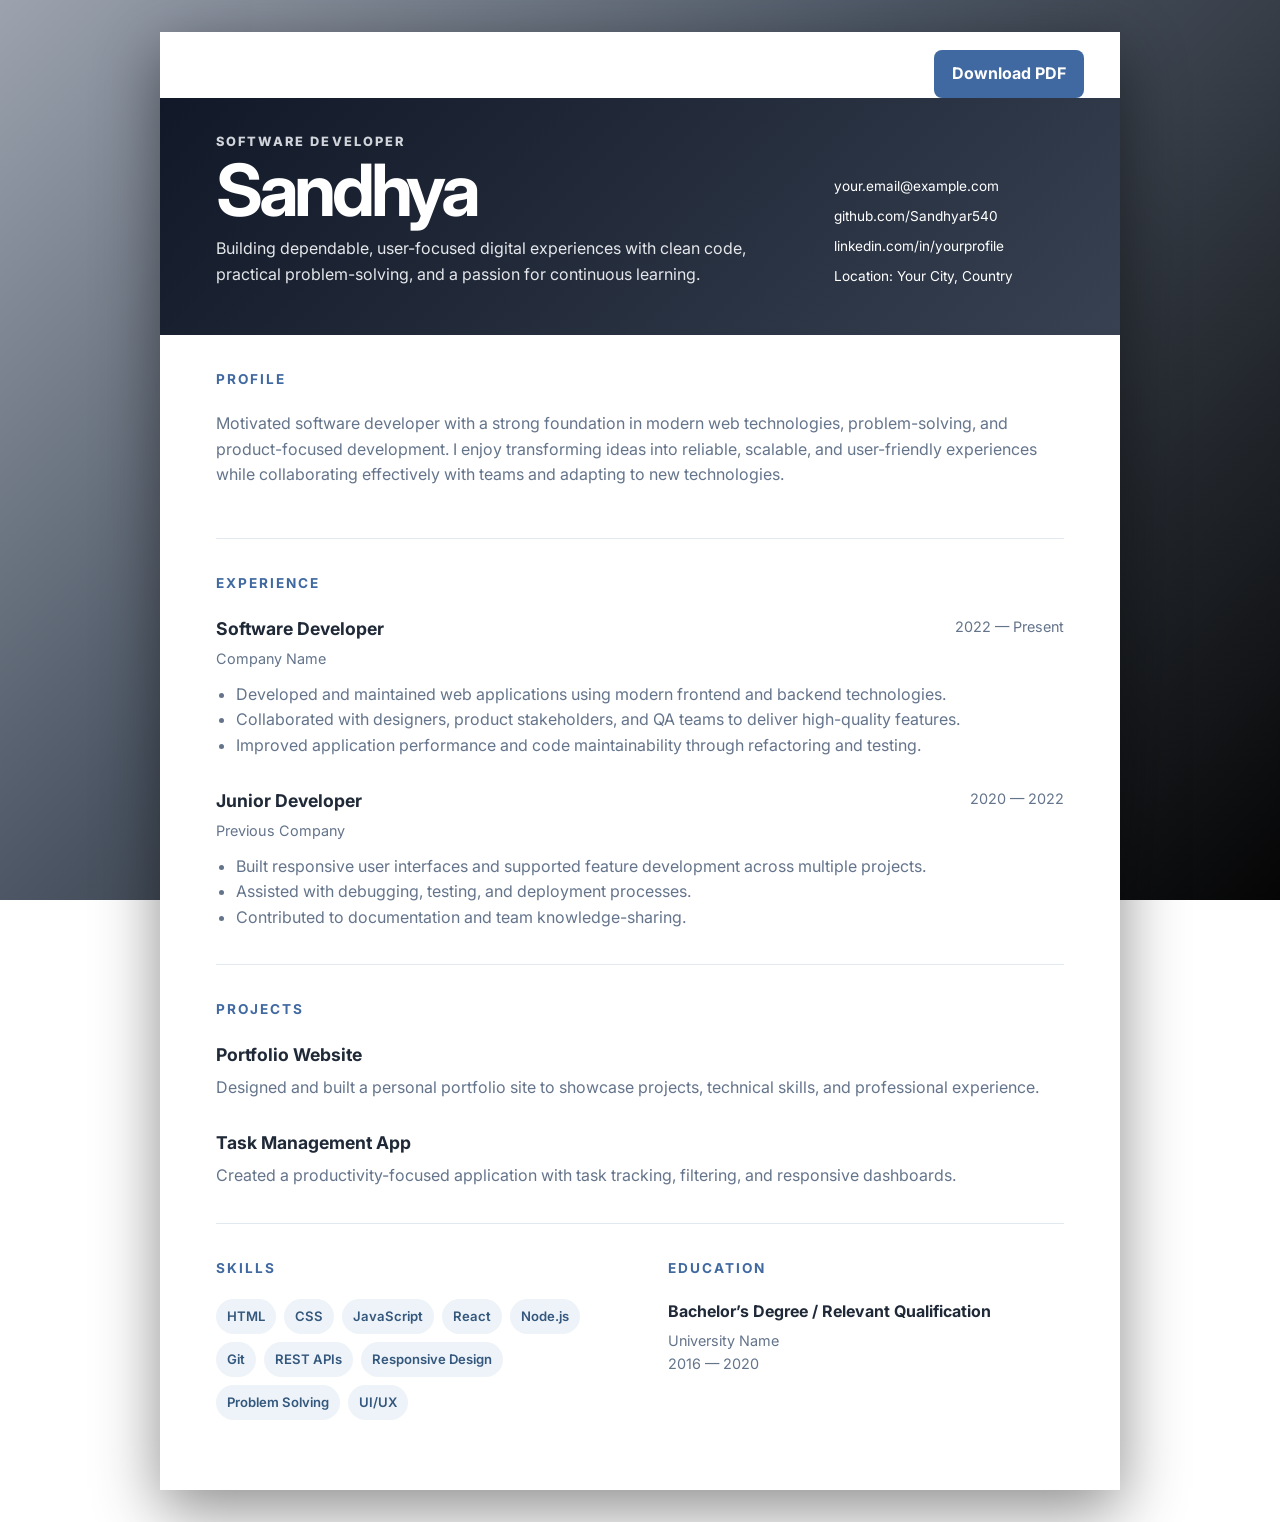
==== resume/index.html @ 16b21ef2 "Add resume route for GitHub Pages" ====
<!DOCTYPE html>
<html lang="en">
  <head>
    <meta charset="UTF-8" />
    <meta name="viewport" content="width=device-width, initial-scale=1.0" />
    <meta name="description" content="Professional resume for Sandhya - Software Developer" />
    <title>Sandhya | Resume</title>
    <link rel="preconnect" href="https://fonts.googleapis.com" />
    <link rel="preconnect" href="https://fonts.gstatic.com" crossorigin />
    <link href="https://fonts.googleapis.com/css2?family=Inter:wght@400;500;600;700;800&display=swap" rel="stylesheet" />
    <link rel="stylesheet" href="../styles.css" />
  </head>
  <body>
    <div class="page-shell">
      <div class="toolbar" aria-label="Resume actions">
        <button type="button" class="print-button" onclick="window.print()">Download PDF</button>
      </div>
      <header class="hero">
        <div class="hero__content">
          <p class="eyebrow">Software Developer</p>
          <h1>Sandhya</h1>
          <p class="tagline">Building dependable, user-focused digital experiences with clean code, practical problem-solving, and a passion for continuous learning.</p>
        </div>
        <div class="hero__meta">
          <a href="mailto:your.email@example.com">your.email@example.com</a>
          <a href="https://github.com/Sandhyar540" target="_blank" rel="noreferrer">github.com/Sandhyar540</a>
          <a href="https://www.linkedin.com/in/yourprofile" target="_blank" rel="noreferrer">linkedin.com/in/yourprofile</a>
          <span>Location: Your City, Country</span>
        </div>
      </header>
      <main class="resume">
        <section class="section"><h2>Profile</h2><p>Motivated software developer with a strong foundation in modern web technologies, problem-solving, and product-focused development. I enjoy transforming ideas into reliable, scalable, and user-friendly experiences while collaborating effectively with teams and adapting to new technologies.</p></section>
        <section class="section">
          <h2>Experience</h2>
          <article class="entry"><div class="entry__header"><div><h3>Software Developer</h3><p class="entry__company">Company Name</p></div><span class="entry__date">2022 — Present</span></div><ul><li>Developed and maintained web applications using modern frontend and backend technologies.</li><li>Collaborated with designers, product stakeholders, and QA teams to deliver high-quality features.</li><li>Improved application performance and code maintainability through refactoring and testing.</li></ul></article>
          <article class="entry"><div class="entry__header"><div><h3>Junior Developer</h3><p class="entry__company">Previous Company</p></div><span class="entry__date">2020 — 2022</span></div><ul><li>Built responsive user interfaces and supported feature development across multiple projects.</li><li>Assisted with debugging, testing, and deployment processes.</li><li>Contributed to documentation and team knowledge-sharing.</li></ul></article>
        </section>
        <section class="section"><h2>Projects</h2><article class="entry project"><h3>Portfolio Website</h3><p>Designed and built a personal portfolio site to showcase projects, technical skills, and professional experience.</p></article><article class="entry project"><h3>Task Management App</h3><p>Created a productivity-focused application with task tracking, filtering, and responsive dashboards.</p></article></section>
        <section class="section two-column"><div><h2>Skills</h2><div class="skill-list"><span>HTML</span><span>CSS</span><span>JavaScript</span><span>React</span><span>Node.js</span><span>Git</span><span>REST APIs</span><span>Responsive Design</span><span>Problem Solving</span><span>UI/UX</span></div></div><div><h2>Education</h2><div class="entry education"><h3>Bachelor’s Degree / Relevant Qualification</h3><p class="entry__company">University Name</p><p class="entry__date">2016 — 2020</p></div></div></section>
      </main>
    </div>
  </body>
</html>
---- styles.css ----
* { box-sizing: border-box; }
:root { --ink: #1f2937; --muted: #64748b; --accent: #4169a1; --line: #e2e8f0; }
body { margin: 0; padding: 32px 16px; color: var(--ink); background: linear-gradient(135deg, #9ca3af 0%, #4b5563 42%, #050505 100%); background-attachment: fixed; font-family: Inter, Arial, sans-serif; line-height: 1.6; }
.page-shell { max-width: 960px; margin: auto; background: #fff; box-shadow: 0 20px 60px rgba(0, 0, 0, .45); }
.toolbar { display: flex; justify-content: flex-end; padding: 18px 36px 0; }
.print-button { border: 0; border-radius: 8px; padding: 11px 18px; color: #fff; background: var(--accent); font: inherit; font-weight: 700; cursor: pointer; }
.print-button:hover { background: #345786; }
.hero { display: flex; justify-content: space-between; gap: 32px; padding: 34px 56px 48px; color: #fff; background: linear-gradient(135deg, #111827, #374151); }
.hero h1 { margin: 2px 0 10px; font-size: clamp(2.4rem, 7vw, 4.5rem); line-height: 1; letter-spacing: -.06em; }
.eyebrow { margin: 0; color: #d1d5db; font-size: .8rem; font-weight: 800; letter-spacing: .16em; text-transform: uppercase; }
.tagline { max-width: 570px; margin: 0; color: #e5e7eb; }
.hero__meta { display: grid; align-content: end; gap: 8px; min-width: 230px; font-size: .85rem; }
.hero__meta a { color: #fff; text-decoration: none; }
.resume { padding: 0 56px 36px; }
.section { padding: 34px 0; border-bottom: 1px solid var(--line); }
.section h2 { margin: 0 0 20px; color: var(--accent); font-size: .85rem; letter-spacing: .15em; text-transform: uppercase; }
.section p { color: var(--muted); }
.entry { margin: 0 0 28px; }
.entry:last-child { margin-bottom: 0; }
.entry__header { display: flex; justify-content: space-between; gap: 20px; }
.entry h3 { margin: 0 0 4px; font-size: 1.1rem; }
.entry__company, .entry__date { margin: 0; color: var(--muted); font-size: .9rem; }
.entry__date { white-space: nowrap; }
.entry ul { margin: 12px 0 0; padding-left: 20px; color: var(--muted); }
.project p { margin: 6px 0 0; }
.two-column { display: grid; grid-template-columns: 1fr 1fr; gap: 56px; border-bottom: 0; }
.skill-list { display: flex; flex-wrap: wrap; gap: 8px; }
.skill-list span { padding: 7px 11px; border-radius: 999px; color: #34577d; background: #edf3f8; font-size: .82rem; font-weight: 600; }
.education h3 { font-size: 1rem; }
@media (max-width: 680px) { body { padding: 0; } .toolbar { padding: 16px 20px 0; } .hero { display: block; padding: 28px 20px 36px; } .hero__meta { margin-top: 24px; } .resume { padding: 0 20px 24px; } .two-column { grid-template-columns: 1fr; gap: 28px; } .entry__header { display: block; } .entry__date { display: block; margin-top: 4px; } }
@media print { body { padding: 0; background: #fff; } .page-shell { box-shadow: none; max-width: none; } .toolbar { display: none; } .hero { padding-top: 34px; } a { color: inherit; text-decoration: none; } }
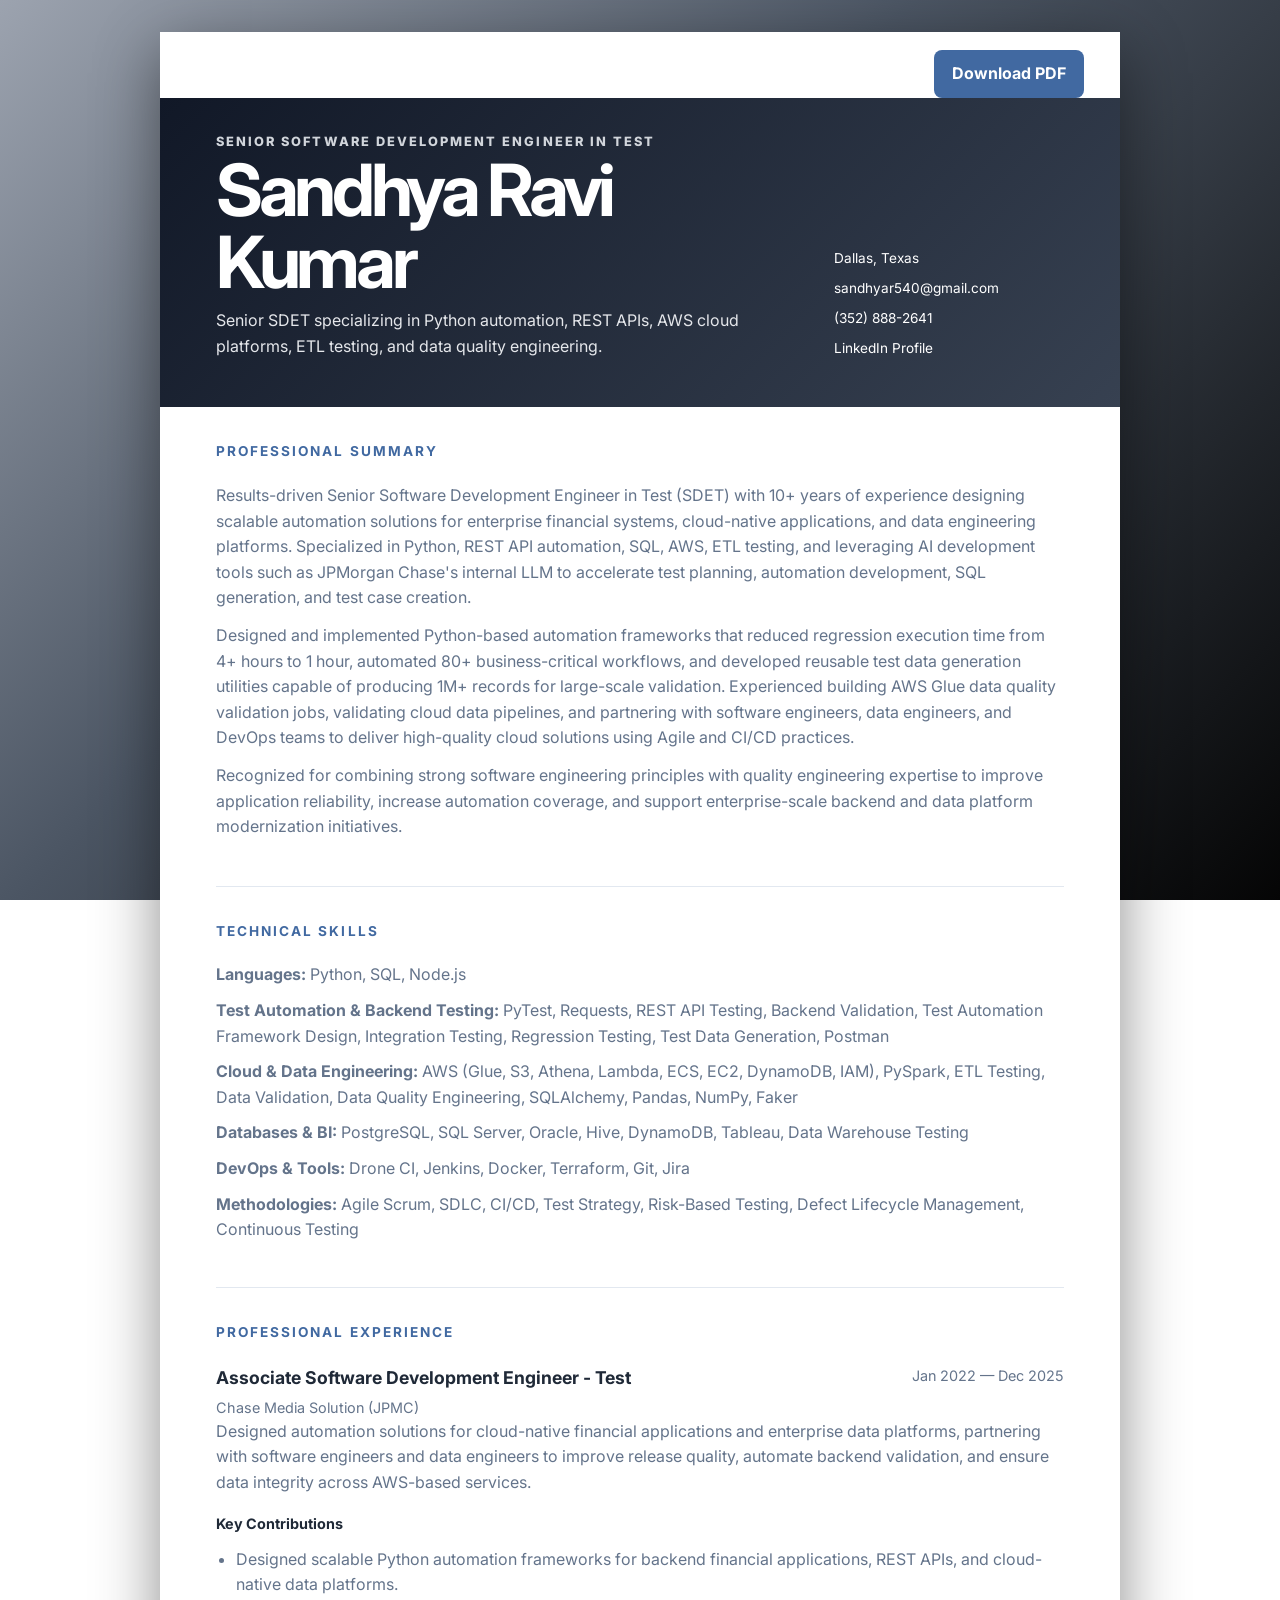
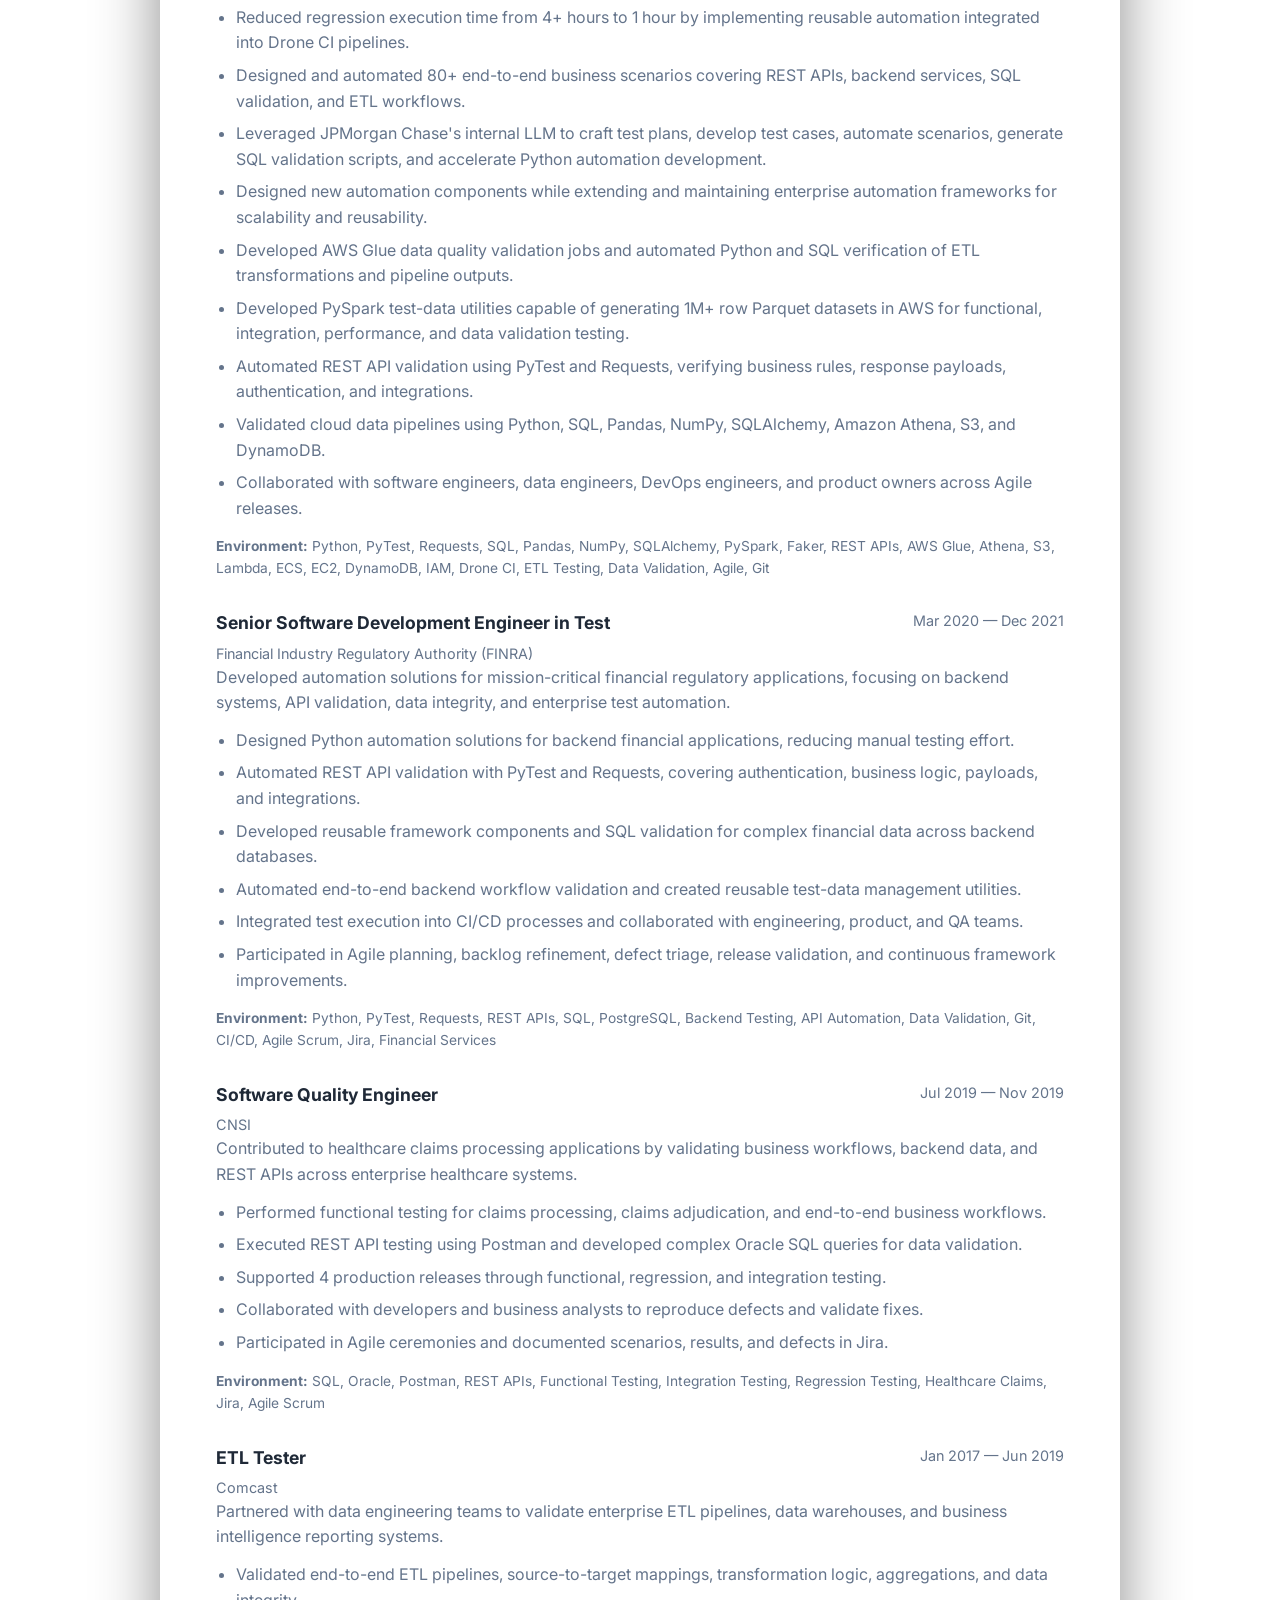
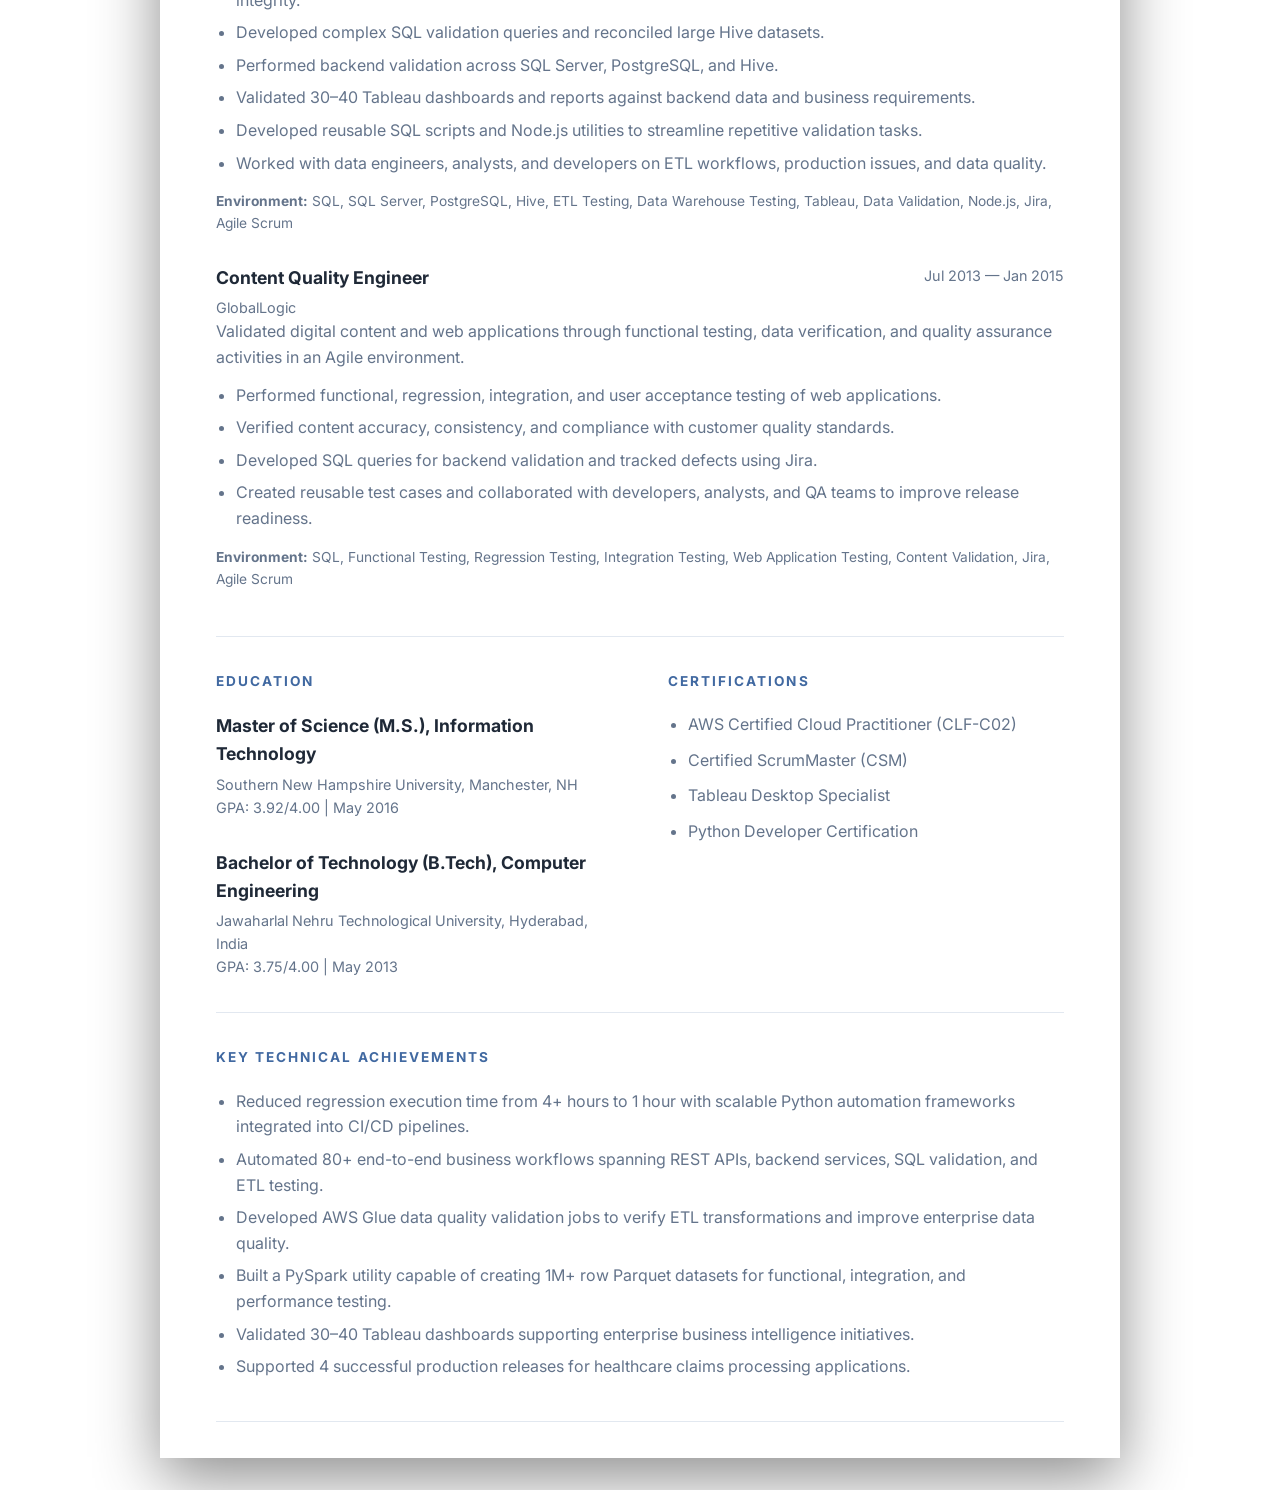
==== commit 051fc592: "Update resume page with Sandhya Ravi Kumar professional resume" ====
--- a/resume/index.html
+++ b/resume/index.html
@@ -1,43 +1,17 @@
 <!DOCTYPE html>
 <html lang="en">
-  <head>
-    <meta charset="UTF-8" />
-    <meta name="viewport" content="width=device-width, initial-scale=1.0" />
-    <meta name="description" content="Professional resume for Sandhya - Software Developer" />
-    <title>Sandhya | Resume</title>
-    <link rel="preconnect" href="https://fonts.googleapis.com" />
-    <link rel="preconnect" href="https://fonts.gstatic.com" crossorigin />
-    <link href="https://fonts.googleapis.com/css2?family=Inter:wght@400;500;600;700;800&display=swap" rel="stylesheet" />
-    <link rel="stylesheet" href="../styles.css" />
-  </head>
-  <body>
-    <div class="page-shell">
-      <div class="toolbar" aria-label="Resume actions">
-        <button type="button" class="print-button" onclick="window.print()">Download PDF</button>
-      </div>
-      <header class="hero">
-        <div class="hero__content">
-          <p class="eyebrow">Software Developer</p>
-          <h1>Sandhya</h1>
-          <p class="tagline">Building dependable, user-focused digital experiences with clean code, practical problem-solving, and a passion for continuous learning.</p>
-        </div>
-        <div class="hero__meta">
-          <a href="mailto:your.email@example.com">your.email@example.com</a>
-          <a href="https://github.com/Sandhyar540" target="_blank" rel="noreferrer">github.com/Sandhyar540</a>
-          <a href="https://www.linkedin.com/in/yourprofile" target="_blank" rel="noreferrer">linkedin.com/in/yourprofile</a>
-          <span>Location: Your City, Country</span>
-        </div>
-      </header>
-      <main class="resume">
-        <section class="section"><h2>Profile</h2><p>Motivated software developer with a strong foundation in modern web technologies, problem-solving, and product-focused development. I enjoy transforming ideas into reliable, scalable, and user-friendly experiences while collaborating effectively with teams and adapting to new technologies.</p></section>
-        <section class="section">
-          <h2>Experience</h2>
-          <article class="entry"><div class="entry__header"><div><h3>Software Developer</h3><p class="entry__company">Company Name</p></div><span class="entry__date">2022 — Present</span></div><ul><li>Developed and maintained web applications using modern frontend and backend technologies.</li><li>Collaborated with designers, product stakeholders, and QA teams to deliver high-quality features.</li><li>Improved application performance and code maintainability through refactoring and testing.</li></ul></article>
-          <article class="entry"><div class="entry__header"><div><h3>Junior Developer</h3><p class="entry__company">Previous Company</p></div><span class="entry__date">2020 — 2022</span></div><ul><li>Built responsive user interfaces and supported feature development across multiple projects.</li><li>Assisted with debugging, testing, and deployment processes.</li><li>Contributed to documentation and team knowledge-sharing.</li></ul></article>
-        </section>
-        <section class="section"><h2>Projects</h2><article class="entry project"><h3>Portfolio Website</h3><p>Designed and built a personal portfolio site to showcase projects, technical skills, and professional experience.</p></article><article class="entry project"><h3>Task Management App</h3><p>Created a productivity-focused application with task tracking, filtering, and responsive dashboards.</p></article></section>
-        <section class="section two-column"><div><h2>Skills</h2><div class="skill-list"><span>HTML</span><span>CSS</span><span>JavaScript</span><span>React</span><span>Node.js</span><span>Git</span><span>REST APIs</span><span>Responsive Design</span><span>Problem Solving</span><span>UI/UX</span></div></div><div><h2>Education</h2><div class="entry education"><h3>Bachelor’s Degree / Relevant Qualification</h3><p class="entry__company">University Name</p><p class="entry__date">2016 — 2020</p></div></div></section>
-      </main>
-    </div>
-  </body>
+<head>
+  <meta charset="UTF-8">
+  <meta name="viewport" content="width=device-width, initial-scale=1.0">
+  <meta name="description" content="Resume of Sandhya Ravi Kumar, Senior SDET">
+  <title>Sandhya Ravi Kumar | Senior SDET</title>
+  <link rel="preconnect" href="https://fonts.googleapis.com">
+  <link rel="preconnect" href="https://fonts.gstatic.com" crossorigin>
+  <link href="https://fonts.googleapis.com/css2?family=Inter:wght@400;500;600;700;800&display=swap" rel="stylesheet">
+  <link rel="stylesheet" href="../styles.css">
+</head>
+<body>
+  <script>window.location.replace('../');</script>
+  <p>Open the resume at <a href="../">the home page</a>.</p>
+</body>
 </html>
--- a/styles.css
+++ b/styles.css
@@ -14,18 +14,21 @@
 .resume { padding: 0 56px 36px; }
 .section { padding: 34px 0; border-bottom: 1px solid var(--line); }
 .section h2 { margin: 0 0 20px; color: var(--accent); font-size: .85rem; letter-spacing: .15em; text-transform: uppercase; }
-.section p { color: var(--muted); }
-.entry { margin: 0 0 28px; }
+.section p, .section li { color: var(--muted); }
+.section p { margin: 0 0 12px; }
+.entry { margin: 0 0 30px; break-inside: avoid; }
 .entry:last-child { margin-bottom: 0; }
 .entry__header { display: flex; justify-content: space-between; gap: 20px; }
 .entry h3 { margin: 0 0 4px; font-size: 1.1rem; }
-.entry__company, .entry__date { margin: 0; color: var(--muted); font-size: .9rem; }
+.entry h4 { margin: 16px 0 6px; color: var(--ink); font-size: .9rem; }
+.entry__company, .entry__date { margin: 0 !important; color: var(--muted); font-size: .9rem; }
 .entry__date { white-space: nowrap; }
-.entry ul { margin: 12px 0 0; padding-left: 20px; color: var(--muted); }
-.project p { margin: 6px 0 0; }
-.two-column { display: grid; grid-template-columns: 1fr 1fr; gap: 56px; border-bottom: 0; }
-.skill-list { display: flex; flex-wrap: wrap; gap: 8px; }
-.skill-list span { padding: 7px 11px; border-radius: 999px; color: #34577d; background: #edf3f8; font-size: .82rem; font-weight: 600; }
-.education h3 { font-size: 1rem; }
+.entry ul, .section > ul { margin: 12px 0 0; padding-left: 20px; }
+.entry li, .section > ul li { margin-bottom: 7px; }
+.environment { margin-top: 14px !important; font-size: .86rem; }
+.skills-detail p { margin-bottom: 10px; }
+.two-column { display: grid; grid-template-columns: 1fr 1fr; gap: 56px; }
+.compact-list { margin: 0; padding-left: 20px; }
+.compact-list li { margin-bottom: 10px; }
 @media (max-width: 680px) { body { padding: 0; } .toolbar { padding: 16px 20px 0; } .hero { display: block; padding: 28px 20px 36px; } .hero__meta { margin-top: 24px; } .resume { padding: 0 20px 24px; } .two-column { grid-template-columns: 1fr; gap: 28px; } .entry__header { display: block; } .entry__date { display: block; margin-top: 4px; } }
 @media print { body { padding: 0; background: #fff; } .page-shell { box-shadow: none; max-width: none; } .toolbar { display: none; } .hero { padding-top: 34px; } a { color: inherit; text-decoration: none; } }
